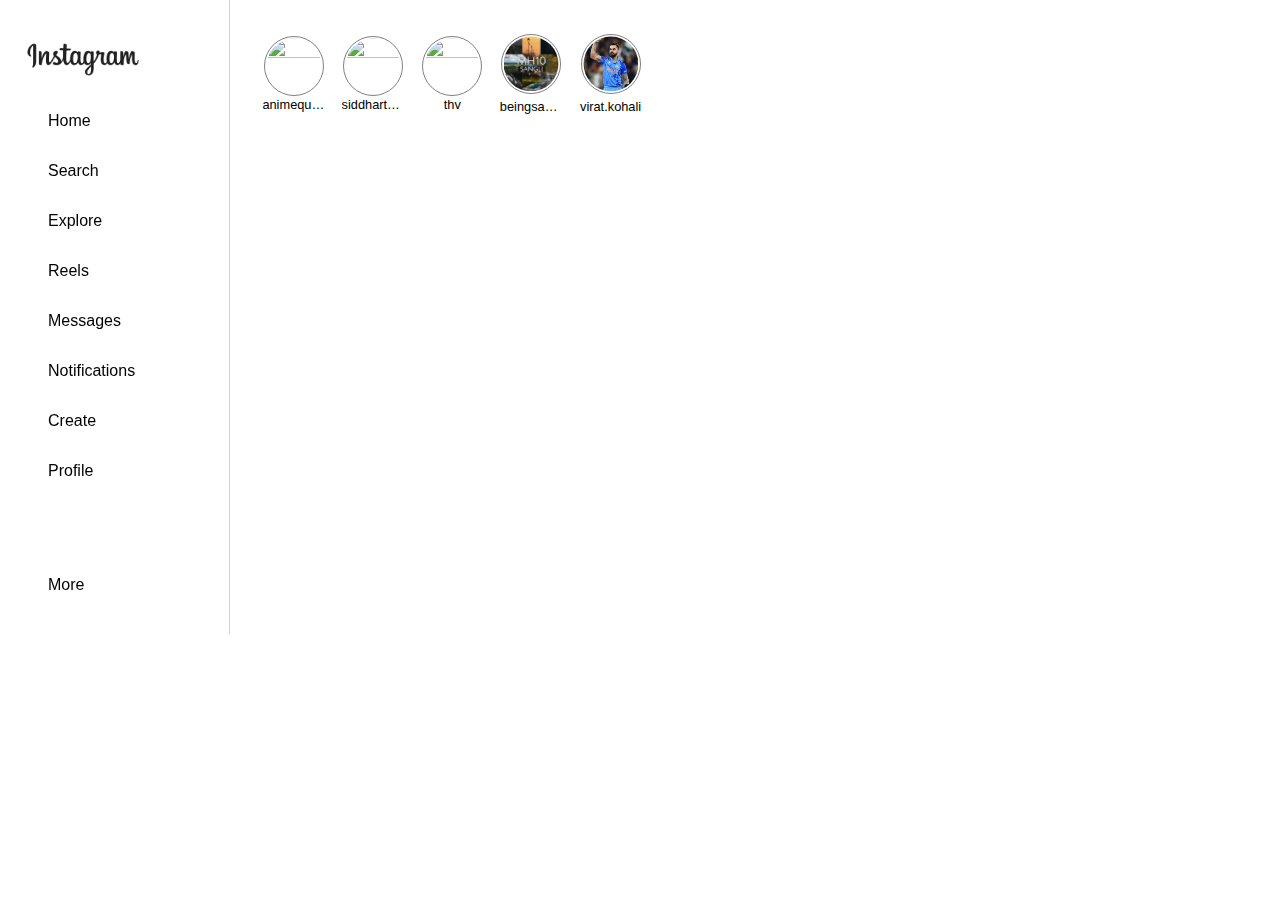
==== index.html @ 0a85145b "push" ====
<!DOCTYPE html>
<html lang="en">

<head>
    <meta charset="UTF-8">
    <meta http-equiv="X-UA-Compatible" content="IE=edge">
    <meta name="viewport" content="width=device-width, initial-scale=1.0">
    <title>Instagram</title>
    <link rel="stylesheet" href="./style.css">
    <link rel="icon" type="image/x-icon" href="./img/favicon.jpg">
    <script src="https://kit.fontawesome.com/8cfedbae53.js" crossorigin="anonymous"></script>
</head>

<body>
    <div class="screen">
        <div class="homeContainer">
            <div class="home-left">
                <div class="logo-wrapper" onclick="window.location.href='./index.html'">
                    <div class="logo-img">
                        <img src="./img/Instagram_logo.svg.png" alt="">
                    </div>
                </div>
                <div class="navbar-wrapper">
                    <div class="navLink">
                        <i class="fa-solid fa-house"></i>
                        <span>home</span>
                    </div>
                    <div class="navLink">
                        <i class="fa-solid fa-magnifying-glass"></i>
                        <span>search</span>
                    </div>
                    <div class="navLink">
                        <i class="fa-regular fa-compass"></i>
                        <span>explore</span>
                    </div>
                    <div class="navLink">
                        <i class="fa-solid fa-clapperboard"></i>
                        <span>reels</span>
                    </div>
                    <div class="navLink">
                        <i class="fa-regular fa-comment"></i>
                        <span>messages</span>
                    </div>
                    <div class="navLink">
                        <i class="fa-regular fa-heart"></i>
                        <span>notifications</span>
                    </div>
                    <div class="navLink">
                        <i class="fa-regular fa-square-plus"></i>
                        <span>create</span>
                    </div>
                    <div class="navLink" onclick="window.location.href='./login.html'">
                        <i class="fa-regular fa-user"></i>
                        <span id="switch">profile</span>
                    </div>
                    <div class="navLink" id="logout">

                    </div>
                </div>
                <div class="more-wrapper">
                    <div class="navLink">
                        <i class="fa-solid fa-bars"></i>
                        <span>more</span>
                    </div>
                </div>
            </div>
            <div class="home-middle">
                <div class="story-section">
                    <a href="#" class="story">
                        <div class="story-img">
                            <img src="https://c4.wallpaperflare.com/wallpaper/772/105/265/naruto-shippuuden-anime-fox-hatake-kakashi-wallpaper-preview.jpg"
                                alt="">
                        </div>
                        <div class="story-holder-name">animequotes</div>
                    </a>
                    <a href="#" class="story">
                         <div class="story-img">
                            <img src="https://cdn.siasat.com/wp-content/uploads/2021/05/Sid.jpg" alt="">
                        </div>
                        <div class="story-holder-name">siddharth malhotra</div>
                    </a>
                    <a href="#"  class="story">
                        <div class="story-img">
                            <img src="https://www.voceliberaweb.it/wp-content/uploads/2022/12/v-564x445.jpg" alt="">
                        </div>
                        <div class="story-holder-name">thv</div>
                    </a>
                    <a href="#"  class="story">
                        <div class="story-img">
                            <img src="[data-uri]"
                                alt="">
                        </div>
                        <div class="story-holder-name">beingsanglikar</div>
                    </a>
                    <a href="#"  class="story">
                        <div class="story-img">
                            <img src="[data-uri]"
                                alt="">
                        </div>
                        <div class="story-holder-name">virat.kohali</div>
                    </a>
                </div>
            </div>
            <div class="home-right">

            </div>
        </div>
    </div>

    <script>
        window.onload = function () {
            // alert("working")
            var currentUser = JSON.parse(localStorage.getItem("instagramCurrentUser"))
            // console.log(currentUser,"currentUser");
            if (!!currentUser) {
                // alert(currentUser.namee)
                var logoutDiv = document.getElementById("logout");
                var divFromHtml = document.getElementById("switch");
                // console.log(divFromHtml,"divFromHtml");
                // var h1 = document.createElement("h1");
                // h1.innerText = "madhuri"
                // divFromHtml.append(h1)
                var button = '<div onclick="logout() " ><i class="fa-solid fa-arrow-right-from-bracket"></i><span>Logout</span></div>'
                var name = `<p> ${currentUser.namee}</p>`;
                divFromHtml.innerHTML = name;
                logoutDiv.innerHTML = button;
            }
            // else{
            //     alert("current user absent")
            // }
        }
        function logout() {
            alert("We will miss you..")
            localStorage.removeItem("instagramCurrentUser");
            window.location.reload();
        }

    </script>
</body>

</html>
---- style.css ----
* {
    margin: 0;
    padding: 0;
    box-sizing: border-box;
    font-family: -apple-system, BlinkMacSystemFont, 'Segoe UI', Roboto, Helvetica, Arial, sans-serif;
}

a {
    text-decoration: none;
}

.html {
    font-size: 62.5%;
}

.screen {
    width: 100%;
}

.homeContainer {
    width: 100%;
    display: flex;
    justify-content: space-between;
}

.home-left {
    width: 18%;
    border-right: .1rem solid lightgray;
    padding: 1.5rem;
    display: flex;
    justify-content: start;
    align-items: start;
    flex-direction: column;
    position: fixed;
    left: 0;
    top: 0;
}

.home-middle {
    width: 52%;
    /* border: .1rem solid black; */
    margin-left: 18%;
}

.home-right {
    width: 30%;
    /* border: .1rem solid black; */
}

.logo-wrapper {
    width: 100%;
    margin: .8rem 0;
    cursor: pointer;
}

.logo-img {
    width: 65%;
}

.logo-img img {
    width: 100%;
}

.navbar-wrapper {
    width: 100%;
    margin-bottom: 2rem;
}

.more-wrapper {
    width: 100%;
    display: flex;
}

.navLink {
    width: 100%;
    display: flex;
    justify-content: start;
    align-items: center;
    padding: 1rem .5rem;

    cursor: pointer;
}

.navLink:hover {
    background-color: rgb(224, 221, 221);
    border-radius: .5rem;
}

.navLink:hover i {
    transform: scale(1.2);
    transition: .5s;
}

.navLink i {
    font-size: 1.3rem;
}

.navLink span {
    font-size: 1rem;
    text-transform: capitalize;
    margin-left: 1rem;
}

/* -----------  login --------- */

.loginContainer {
    width: 36%;
    margin: 2rem auto;
    border: .1rem solid black;
    padding: 1.5rem;

}

.login-logo-img {
    width: 38%;
    margin: auto;
}

.login-logo-img img {
    width: 100%;
}

.header-text {
    font-size: 1rem;
    font-weight: 600;
    text-align: center;
    margin-bottom: 1.5rem;
}

.input_wrap input[type="text"],
input[type="email"],
input[type="password"] {
    border: none;
    border: .1rem solid lightgray;
    height: 2.5rem;
    width: 100%;
    color: #000000;
    font-size: 1rem;
    padding-left: 2rem;
    box-shadow: none;
    outline: none;
    margin-bottom: 1rem;
    padding: .7rem .7rem;
}


.input_wrap input:focus+label,
input:valid+label {
    font-size: .7rem;
    color: gray;
    top: -.5rem;
    left: .5rem;
    background: #ffffff;
    padding: 0px .5rem 0px .5rem;
}

.input_wrap {
    width: auto;
    height: auto;
    position: relative;

}

.input_wrap label {
    font-size: 1rem;
    color: gray;
    /* padding: 1rem; */
    position: absolute;
    top: -.1rem;
    padding: .5rem;
    left: 0;
    transition: 0.2s ease all;
    -moz-transition: 0.2s ease all;
    -webkit-transition: 0.2s ease all;
    pointer-events: none;
    font-weight: normal;

}

.input_wrap input[type="text"]:focus,
input[type="email"]:focus,
input[type="password"]:focus {
    outline: none;
}

.submit-btn {
    width: 100%;
}

.submit-btn input {
    width: 100%;
    color: white;
    text-align: center;
    font-size: 1.2rem;
    font-weight: 600;
    letter-spacing: .09rem;
    padding: .5rem;
    outline: none;
    border: none;
    cursor: pointer;
    background-color: dodgerblue;
    margin-bottom: 1.5rem;
    border-radius: .5rem;
}

.tandc-sp-small-text {
    font-size: .9rem;
    color: gray;
    text-align: center;
    margin-bottom: 1rem;
}

.tandc-sp-small-text span {
    color: dodgerblue;
}


/* --------  home ----------- */

.story-section {
    width: 100%;
    display: flex;
    justify-content: start;
    align-items: center;
    padding: 2rem;
    /* border: .1rem solid  black; */
}

.story-section a {
    width: 10.5%;
    /* height: 90px; */
    /* border: 1px solid black; */
    display: flex;
    flex-direction: column;
    margin-right: 1rem;
    cursor: pointer;
}

.story-img {
    width: 100%;
    border-radius: 100%;
    height: 100%;
    object-fit: contain;
    padding: .1rem;

}

.story-img img {
    width: 100%;
    border-radius: 100%;
    padding: .1rem;
    border: .1rem solid gray;
    aspect-ratio: 3/3;

}

.story-holder-name {
    width: 100%;
    font-size: .8rem;
    text-align: center;
    white-space: nowrap;
    overflow: hidden;
    text-overflow: ellipsis;
    color: black;
}


/* ------------ profile ------------ */

.profile-right {
    width: 82%;
    margin-left: 18%;
}

.profileContainer {
    width: 84%;
    margin: auto;
    /* border: 1px solid black; */
}

.profile-header {
    width: 100%;
    display: flex;
    justify-content: space-between;

}

.profile-header-left {
    width: 33%;
    /* border: 1px solid black; */
}

.profile-header-right {
    width: 67%;
    /* border: 1px solid black; */
    padding: 1.5rem 0;
}

.profile-img {
    width: 52%;
    border-radius: 100%;
    margin: 1.5rem auto;
    cursor: pointer;
}

.profile-img img {
    width: 100%;
    border-radius: 100%;
    aspect-ratio: 3/3;
    object-fit: cover;
    border: .2rem solid lightgray;
    padding: .3rem;
}

.profile-first-content {
    width: 100%;
    display: flex;
    align-items: center;
    margin-bottom: 1rem;
}

.username {
    font-size: 1.2rem;
    padding: .3rem;
    margin-right: 1rem;
}

.edit-profile {
    font-size: .9rem;
    padding: .4rem .6rem;
    margin-right: 1rem;
    background-color: rgb(238, 232, 232);
    border-radius: .5rem;
    font-weight: 600;
    cursor: pointer;
}

.edit-profile:hover {
    background-color: #cfc7c7;
}

.options {
    font-size: 1.2rem;
    padding: .3rem;
    margin-right: 1rem;
    cursor: pointer;
}

.profile-social-count {
    width: 100%;
    display: flex;
    align-items: center;
    margin-bottom: 1rem;
}

.post-count {
    font-size: 1rem;
    margin-right: 3rem;
    cursor: pointer;
}

.post-count span {
    font-size: 1rem;
    margin-right: .2rem;
    font-weight: 600;
}

.followers-count {
    font-size: 1rem;
    margin-right: 3rem;
    cursor: pointer;
}

.followers-count span {
    font-size: 1rem;
    margin-right: .2rem;
    font-weight: 600;
}

.following-count {
    font-size: 1rem;
    margin-right: 3rem;
    cursor: pointer;
}

.following-count span {
    font-size: 1rem;
    margin-right: .2rem;
    font-weight: 600;
}

.profile-body {
    width: 100%;

}

.profile-body-header {
    width: 100%;
    display: flex;
    align-items: center;
    justify-content: center;
    border-top: .1rem solid lightgray;
}

.allPost {
    font-size: .8rem;
    font-weight: 600;
    color: gray;
    margin: 0 1rem;
    text-transform: uppercase;
    cursor: pointer;
    padding: 1rem 0;
    border-top: 1px solid #000;
}

.allPost i {
    margin-right: .4rem;
}

.active {
    color: #000;
}

.saved {
    font-size: .8rem;
    font-weight: 600;
    color: gray;
    margin: 0 1rem;
    text-transform: uppercase;
    cursor: pointer;
    padding: 1rem 0;
}

.saved i {
    margin-right: .4rem;
}

.tagged {
    font-size: .8rem;
    font-weight: 600;
    color: gray;
    margin: 0 1rem;
    text-transform: uppercase;
    cursor: pointer;
    padding: 1rem 0;
}

.tagged i {
    margin-right: .4rem;
}

.profile-body-content {
    width: 100%;
    display: flex;
    justify-content: start;
    flex-wrap: wrap;
    gap: .2rem;
}

.single-post {
    width: 32.9%;
    /* border: 1px solid black; */
    cursor: pointer;
    position: relative;
}

.post-img {
    width: 100%;
}

.post-img img {
    width: 100%;
    aspect-ratio: 3/3;
    object-fit: cover;

}

.overlay {
    position: absolute;
    top: 0;
    bottom: 0;
    left: 0;
    right: 0;
    opacity: 0;
    transition: .3s ease;
    background-color: rgba(11, 10, 10, 0.37);
}

.single-post:hover .overlay {
    opacity: 1;
}

.profilHoverIcon {
    color: white;
    font-size: 1.2rem;
    position: absolute;
    top: 50%;
    left: 50%;
    transform: translate(-50%, -50%);
    -ms-transform: translate(-50%, -50%);
    text-align: center;
}

.like-hover {
    margin-right: 1rem;
    font-weight: 600;
}

.like-hover i {
    margin-left: .4rem;
}
.comment-hover{
    font-weight: 600;
}
.comment-hover i {
    margin-left: .4rem;
}
.profile-footer{
    width: 100%;
    margin-bottom: 2rem;
}
.p-f-head{
    width: 90%;
    margin: auto;
    /* border: 1px solid salmon; */
    display: flex;
    justify-content: space-between;
    align-items: center;
    padding: 1rem 0;
}
.footer-link{
    font-size: .8rem;
    color: gray;
    text-transform: capitalize;

}
.p-f-footer{
    width: 90%;
    margin: auto;
    /* border: 1px solid salmon; */
    display: flex;
    justify-content: center;
    align-items: center;
    padding: .5rem 0;
}
.footer-link2{
    font-size: .8rem;
    color: gray;
    text-transform: capitalize;
    margin-right: 1rem;
}
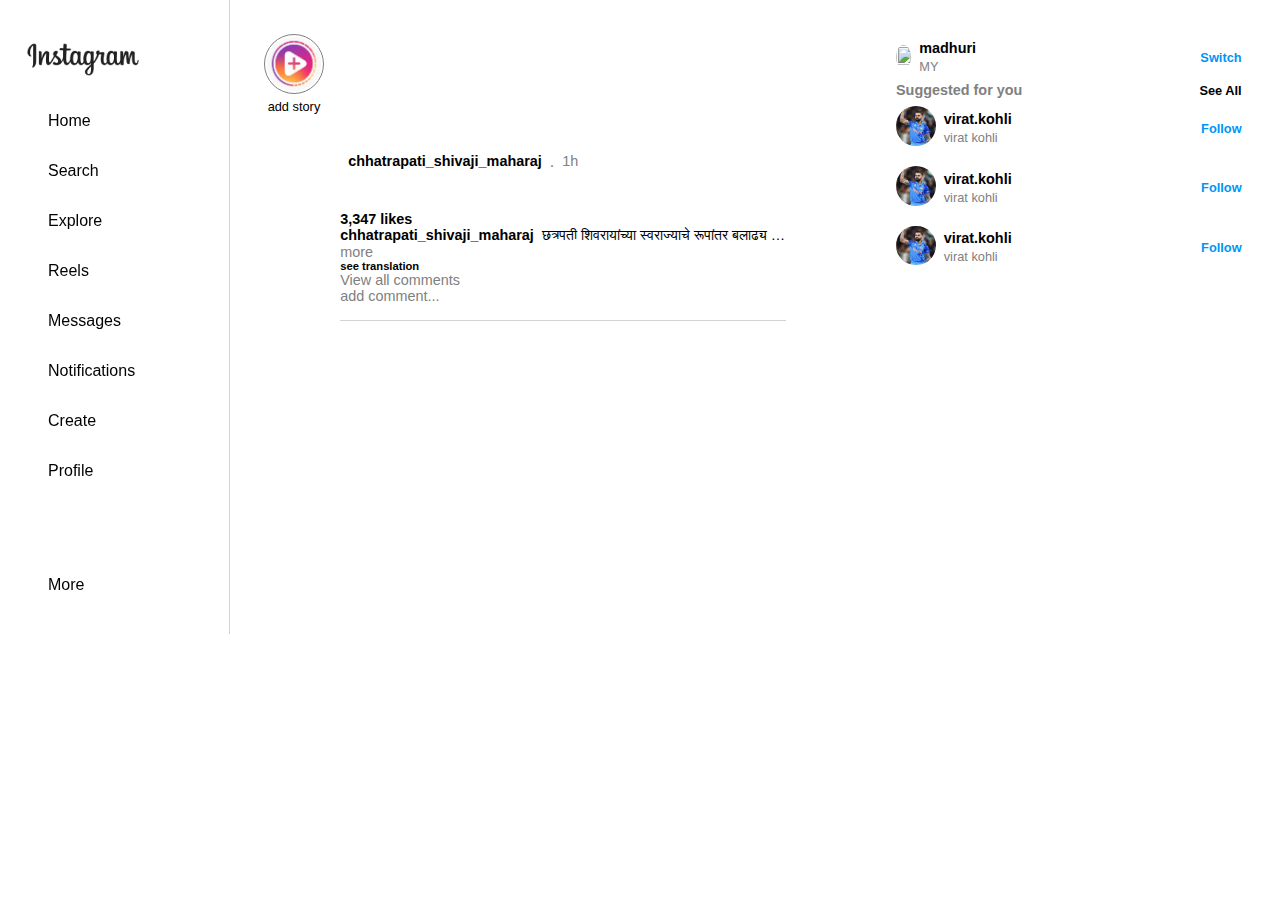
==== commit eb2407e0: "updated" ====
--- a/index.html
+++ b/index.html
@@ -68,41 +68,124 @@
                 <div class="story-section">
                     <a href="#" class="story">
                         <div class="story-img">
-                            <img src="https://c4.wallpaperflare.com/wallpaper/772/105/265/naruto-shippuuden-anime-fox-hatake-kakashi-wallpaper-preview.jpg"
+                            <img src="[data-uri]"
                                 alt="">
                         </div>
-                        <div class="story-holder-name">animequotes</div>
+                        <div class="story-holder-name">add story</div>
                     </a>
-                    <a href="#" class="story">
-                         <div class="story-img">
-                            <img src="https://cdn.siasat.com/wp-content/uploads/2021/05/Sid.jpg" alt="">
-                        </div>
-                        <div class="story-holder-name">siddharth malhotra</div>
-                    </a>
-                    <a href="#"  class="story">
-                        <div class="story-img">
-                            <img src="https://www.voceliberaweb.it/wp-content/uploads/2022/12/v-564x445.jpg" alt="">
-                        </div>
-                        <div class="story-holder-name">thv</div>
-                    </a>
-                    <a href="#"  class="story">
-                        <div class="story-img">
-                            <img src="[data-uri]"
-                                alt="">
-                        </div>
-                        <div class="story-holder-name">beingsanglikar</div>
-                    </a>
-                    <a href="#"  class="story">
-                        <div class="story-img">
-                            <img src="[data-uri]"
-                                alt="">
-                        </div>
-                        <div class="story-holder-name">virat.kohali</div>
-                    </a>
+                </div>
+                <div class="post-section" id="postContainer">
+                    <div class="post-container">
+                        <div class="post-header">
+                            <div class="post-header-left">
+                                <div class="post-p-img"></div>
+                                <span class="post-userID">chhatrapati_shivaji_maharaj</span>
+                                <span class="dot">.</span>
+                                <span class="post-time">1h</span>
+                            </div>
+                            <div class="post-header-right">
+                                <i class="fa-solid fa-ellipsis"></i>
+                            </div>
+                        </div>
+                        <div class="post-body">
+                            <div class="post-image">
+                                <img src="https://w0.peakpx.com/wallpaper/297/942/HD-wallpaper-shivaji-maharaj-maratha.jpg"
+                                    alt="">
+                            </div>
+                        </div>
+                        <div class="post-footer">
+                            <div class="lcss-wrapper">
+                                <div class="likeCommentShare">
+                                    <i class="fa-regular fa-heart"></i>
+                                    <i class="fa-regular fa-comment"></i>
+                                    <i class="fa-regular fa-paper-plane"></i>
+                                </div>
+                                <div class="post-save">
+                                    <i class="fa-regular fa-bookmark"></i>
+                                </div>
+                            </div>
+                            <div class="p-likes">3,347 likes</div>
+                            <div class="p-comment"><span class="post-userID">chhatrapati_shivaji_maharaj</span>छत्रपती
+                                शिवरायांच्या स्वराज्याचे रूपांतर बलाढ्य मराठा साम्राज्यात करणारे शंभूपुत्र छत्रपती थोरले
+                                शाहू महाराज (सातारा)
+                            </div>
+                            <div class="more">more</div>
+                            <div class="see-translation">see translation</div>
+                            <div class="view-comment">View all comments</div>
+                            <div class="add-comment">add comment...</div>
+                        </div>
+                    </div>
                 </div>
             </div>
             <div class="home-right">
-
+                <div class="home-right-container">
+                    <div class="account-switch">
+                        <div class="account-switch-left">
+                            <div class="account-profile-img">
+                                <img src="https://i.etsystatic.com/42259008/r/il/da4255/4806756663/il_570xN.4806756663_rs4q.jpg"
+                                    alt="">
+                            </div>
+                            <div class="account-switch-middle">
+                                <div class="account-id">madhuri</div>
+                                <div class="account-subname">MY</div>
+                            </div>
+                        </div>
+                        <div class="account-switch-right">switch</div>
+                    </div>
+                    <div class="suggested">
+                        <div class="suggested-title">
+                            <span>Suggested for you</span>
+                            <span>see all</span>
+                        </div>
+                        <div class="suggested-accounts">
+                            <div class="account-switch">
+                                <div class="account-switch-left">
+                                    <div class="account-profile-img">
+                                        <img src="[data-uri]"
+                                            alt="">
+
+                                    </div>
+                                    <div class="account-switch-middle">
+                                        <div class="account-id">virat.kohli <span class="verified"><i
+                                                    class="fa-solid fa-circle-check"></i></span></div>
+                                        <div class="account-subname">virat kohli</div>
+                                    </div>
+                                </div>
+                                <div class="account-switch-right">follow</div>
+                            </div>
+                            <div class="account-switch">
+                                <div class="account-switch-left">
+                                    <div class="account-profile-img">
+                                        <img src="[data-uri]"
+                                            alt="">
+
+                                    </div>
+                                    <div class="account-switch-middle">
+                                        <div class="account-id">virat.kohli <span class="verified"><i
+                                                    class="fa-solid fa-circle-check"></i></span></div>
+                                        <div class="account-subname">virat kohli</div>
+                                    </div>
+                                </div>
+                                <div class="account-switch-right">follow</div>
+                            </div>
+                            <div class="account-switch">
+                                <div class="account-switch-left">
+                                    <div class="account-profile-img">
+                                        <img src="[data-uri]"
+                                            alt="">
+
+                                    </div>
+                                    <div class="account-switch-middle">
+                                        <div class="account-id">virat.kohli <span class="verified"><i
+                                                    class="fa-solid fa-circle-check"></i></span></div>
+                                        <div class="account-subname">virat kohli</div>
+                                    </div>
+                                </div>
+                                <div class="account-switch-right">follow</div>
+                            </div>
+                        </div>
+                    </div>
+                </div>
             </div>
         </div>
     </div>
@@ -128,14 +211,78 @@
             // else{
             //     alert("current user absent")
             // }
+
+            var divToShowAllProduct = document.getElementById("postContainer");
+
+            var finalContainer = "";
+
+            var productsFromLS = JSON.parse(localStorage.getItem("instagramPosts"))
+            for (var i = 0; i < productsFromLS.length; i++) {
+                // finalData += `<a  onclick='redirect(${JSON.stringify(productsFromLS[i])})'>
+                //             <img src=${productsFromLS[i].proImage} /><div class="g-pro-name">${productsFromLS[i].proName}</div>
+                //             <div class="g-pro-price">₹  ${productsFromLS[i].proPrice}</div></a>`;
+
+
+                finalContainer += `
+                
+                <div class="post-container">
+                        <div class="post-header">
+                            <div class="post-header-left">
+                                <div class="post-p-img"><img src=${productsFromLS[i].pprofile} /></div>
+                                <span class="post-userID">${productsFromLS[i].pname}</span>
+                                <span class="dot">.</span>
+                                <span class="post-time">1h</span>
+                            </div>
+                            <div class="post-header-right">
+                                <i class="fa-solid fa-ellipsis"></i>
+                            </div>
+                        </div>
+                        <div class="post-body">
+                            <div class="post-image">
+                                <img src=${productsFromLS[i].pimage} />
+                            </div>
+                        </div>
+                        <div class="post-footer">
+                            <div class="lcss-wrapper">
+                                <div class="likeCommentShare">
+                                    <i class="fa-regular fa-heart"></i>
+                                    <i class="fa-regular fa-comment"></i>
+                                    <i class="fa-regular fa-paper-plane"></i>
+                                </div>
+                                <div class="post-save">
+                                    <i class="fa-regular fa-bookmark"></i>
+                                </div>
+                            </div>
+                            <div class="p-likes">3,347 likes</div>
+                            <div class="p-comment"><span class="post-userID">${productsFromLS[i].pname}</span>${productsFromLS[i].pcaption}
+                            </div>
+                            <div class="more">more</div>
+                            <div class="see-translation">see translation</div>
+                            <div class="view-comment">View all comments</div>
+                            <div class="add-comment">add comment...</div>
+                        </div>
+                    </div>
+                `
+            }
+
+            // console.log(finalData, "finalData here")
+
+
+            // divToShowProducts.innerHTML = finalData;
+            divToShowAllProduct.innerHTML = finalContainer;
+
+
         }
-        function logout() {
-            alert("We will miss you..")
-            localStorage.removeItem("instagramCurrentUser");
-            window.location.reload();
+        function redirect(product) {
+            var singleProduct = JSON.stringify(product);
+            // console.log(s, " s here")
+            // alert("Working")
+            localStorage.setItem("insta-current-post", singleProduct);
+            window.location.href = './single-product.html'
         }
 
     </script>
+    <script src="./main.js"></script>
 </body>
 
 </html>--- a/style.css
+++ b/style.css
@@ -264,6 +264,214 @@
     color: black;
 }
 
+.post-section {
+    width: 100%;
+    /* border: 1px solid black; */
+}
+
+.post-container {
+    width: 67%;
+    margin: auto;
+    padding-bottom: 1rem;
+    border-bottom: .1rem solid lightgray;
+    /* border: 1px solid black; */
+    margin-bottom: 1rem;
+}
+
+.post-header {
+    width: 100%;
+    display: flex;
+    justify-content: space-between;
+    align-items: center;
+}
+
+.post-header-left {
+    /* border: 1px solid orange; */
+    display: flex;
+    justify-content: start;
+    gap: .5rem;
+    padding: .4rem 0;
+}
+
+.post-p-img {
+    width: 8%;
+    /* border: 1px solid violet; */
+    cursor: pointer;
+    border-radius: 100%;
+}
+
+.post-p-img img {
+    width: 100%;
+    border-radius: 100%;
+    aspect-ratio: 3/3;
+    object-fit: cover;
+}
+
+.post-userID {
+    font-size: .9rem;
+    font-weight: 600;
+    cursor: pointer;
+}
+
+.dot {
+    font-size: 1rem;
+    color: gray;
+    cursor: pointer;
+}
+
+.post-time {
+    font-size: .9rem;
+    color: gray;
+    cursor: pointer;
+}
+.post-header-right i{
+    /* border: 1px solid orangered; */
+    font-size: 1.3rem;
+    padding: .5rem;
+}
+.post-body{
+    width: 100%;
+}
+.post-image{
+    width: 100%;
+}
+.post-image img{
+    width: 100%;
+}
+.post-footer{
+    width: 100%;
+}
+.lcss-wrapper{
+    width: 100%;
+    /* border: 1px solid salmon; */
+    display: flex;
+    justify-content: space-between;
+    align-items: center;
+    padding: .5rem 0;
+}
+.likeCommentShare{
+    display: flex;
+    justify-content: start;
+    gap: 1rem;
+    align-items: center;
+    
+}
+.likeCommentShare i{
+    font-size: 1.3rem;
+    cursor: pointer;
+}
+.post-save i{
+    font-size: 1.3rem;
+    cursor: pointer;
+}
+.p-likes{
+    font-size: .9rem;
+    font-weight: 600;
+    cursor: pointer;
+}
+.p-comment{
+    font-size: .9rem;
+    font-weight: normal;
+    white-space: nowrap;
+    overflow: hidden;
+    text-overflow: ellipsis;
+}
+.p-comment span{
+    margin-right: .5rem;
+}
+.more{
+    font-size: .9rem;
+    color: gray;
+    cursor: pointer;
+}
+.see-translation{
+    font-size: .7rem;
+    font-weight: 550;
+}
+.view-comment{
+    font-size: .9rem;
+    color: gray;
+    cursor: pointer;
+}
+.add-comment{
+    font-size: .9rem;
+    color: gray;
+    cursor: pointer;
+}
+.home-right-container{
+    width: 90%;
+    /* border: 1px solid black; */
+    padding-top: 2rem;
+}
+.account-switch{
+    width: 100%;
+    display: flex;
+    justify-content: space-between;
+    align-items: center;
+    padding: .5rem 0;
+}
+.account-switch-left{
+    /* border: 1px solid salmon; */
+    display: flex;
+    justify-content: start;
+    gap: .5rem;
+    align-items: center;
+}
+.account-profile-img{
+    width: 18%;
+    border-radius: 100%;
+}
+.account-profile-img img{
+    width: 100%;
+    border-radius: 100%;
+    object-fit: cover;
+    aspect-ratio: 3/3;
+}
+.account-id{
+    font-size: .9rem;
+    font-weight: 600;
+    margin-bottom: .2rem;
+}
+.account-subname{
+    font-size: .8rem;
+    color: gray;
+}
+.account-switch-right{
+    font-size: .8rem;
+    font-weight: 600;
+    text-transform: capitalize;
+    color: rgb(0, 149, 246);
+}
+.suggested{
+    width: 100%;
+}
+.suggested-title{
+    width: 100%;
+    display: flex;
+    justify-content: space-between;
+    align-items: center;
+}
+.suggested-title span:nth-child(1){
+    font-size: .9rem;
+    color: gray;
+    font-weight: 600;
+}
+.suggested-title span:nth-child(2){
+    font-size: .8rem;
+    text-transform: capitalize;
+    font-weight: 600;
+}
+.suggested-accounts{
+    width: 100%;
+}
+.suggested .account-profile-img{
+    width: 13%;
+}
+.verified i{
+    font-size: .8rem;
+    color: rgb(0, 149, 246);
+}
+
 
 /* ------------ profile ------------ */
 
@@ -509,17 +717,21 @@
 .like-hover i {
     margin-left: .4rem;
 }
-.comment-hover{
-    font-weight: 600;
-}
+
+.comment-hover {
+    font-weight: 600;
+}
+
 .comment-hover i {
     margin-left: .4rem;
 }
-.profile-footer{
+
+.profile-footer {
     width: 100%;
     margin-bottom: 2rem;
 }
-.p-f-head{
+
+.p-f-head {
     width: 90%;
     margin: auto;
     /* border: 1px solid salmon; */
@@ -528,13 +740,15 @@
     align-items: center;
     padding: 1rem 0;
 }
-.footer-link{
+
+.footer-link {
     font-size: .8rem;
     color: gray;
     text-transform: capitalize;
 
 }
-.p-f-footer{
+
+.p-f-footer {
     width: 90%;
     margin: auto;
     /* border: 1px solid salmon; */
@@ -543,7 +757,8 @@
     align-items: center;
     padding: .5rem 0;
 }
-.footer-link2{
+
+.footer-link2 {
     font-size: .8rem;
     color: gray;
     text-transform: capitalize;
@@ -592,3 +807,39 @@
 
 
 
+
+
+
+
+
+
+
+
+
+
+
+
+
+
+
+
+
+
+
+
+
+
+
+
+
+
+
+
+
+
+
+
+
+
+
+
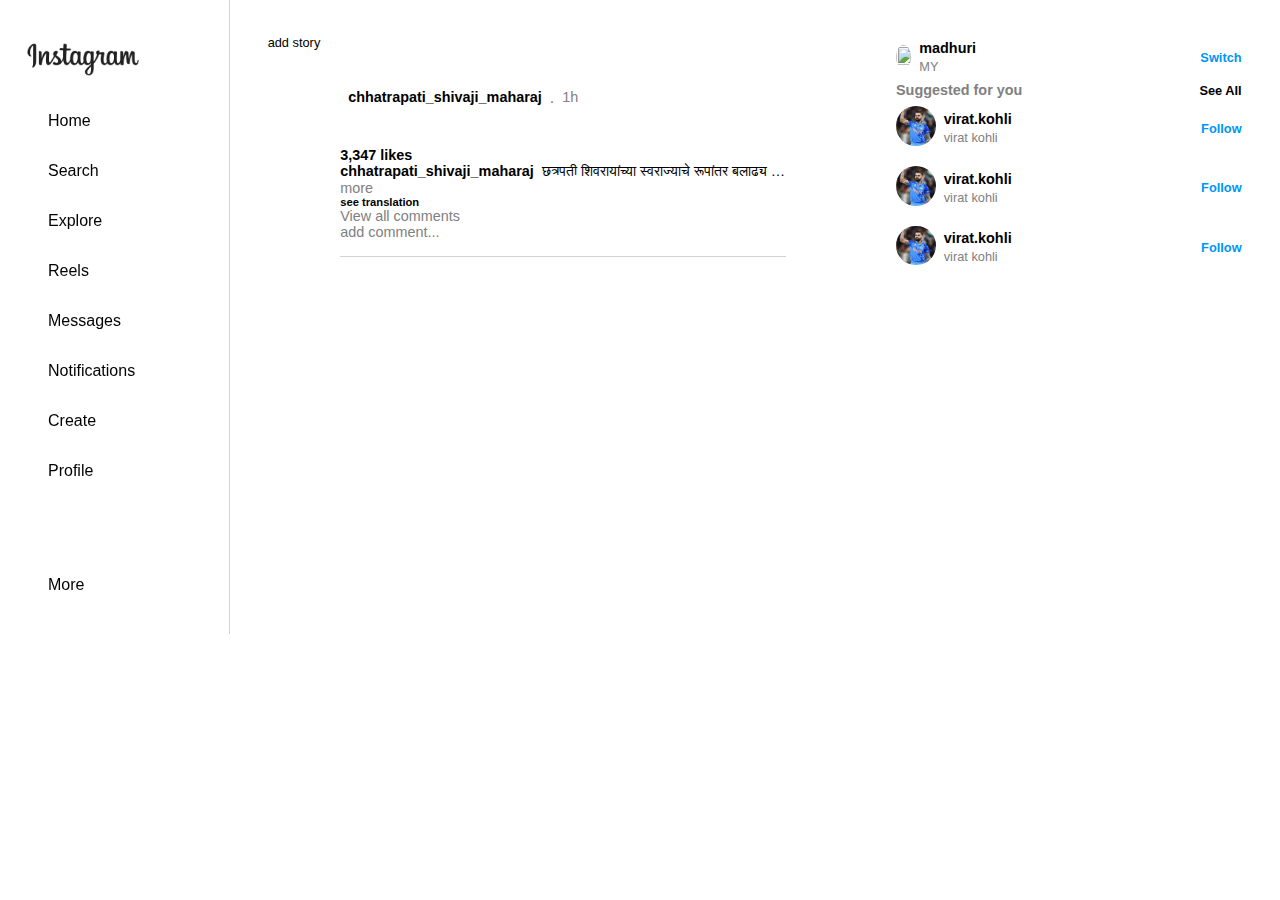
==== commit da7cd2d0: "updated" ====
--- a/index.html
+++ b/index.html
@@ -65,11 +65,10 @@
                 </div>
             </div>
             <div class="home-middle">
-                <div class="story-section">
+                <div class="story-section" id="storyContainer">
                     <a href="#" class="story">
                         <div class="story-img">
-                            <img src="[data-uri]"
-                                alt="">
+                            
                         </div>
                         <div class="story-holder-name">add story</div>
                     </a>
@@ -213,11 +212,23 @@
             // }
 
             var divToShowAllProduct = document.getElementById("postContainer");
+            var divToShowAllStories = document.getElementById("storyContainer");
 
             var finalContainer = "";
+            var finalStoryContainer ="";
+
+            var storiesFromLS = JSON.parse(localStorage.getItem("instagramStories"))
+            for(var i=0; i<storiesFromLS.length; i++){
+                finalStoryContainer += `<a href="#" class="story">
+                        <div class="story-img">
+                            <img src=${storiesFromLS[i].pimage} />
+                        </div>
+                        <div class="story-holder-name">${storiesFromLS[i].pname}</div>
+                    </a>`
+            }
 
             var productsFromLS = JSON.parse(localStorage.getItem("instagramPosts"))
-            for (var i = 0; i < productsFromLS.length; i++) {
+            for (var i = productsFromLS.length-1; i >=0 ; i--) {
                 // finalData += `<a  onclick='redirect(${JSON.stringify(productsFromLS[i])})'>
                 //             <img src=${productsFromLS[i].proImage} /><div class="g-pro-name">${productsFromLS[i].proName}</div>
                 //             <div class="g-pro-price">₹  ${productsFromLS[i].proPrice}</div></a>`;
@@ -270,6 +281,7 @@
 
             // divToShowProducts.innerHTML = finalData;
             divToShowAllProduct.innerHTML = finalContainer;
+            divToShowAllStories.innerHTML = finalStoryContainer;
 
 
         }
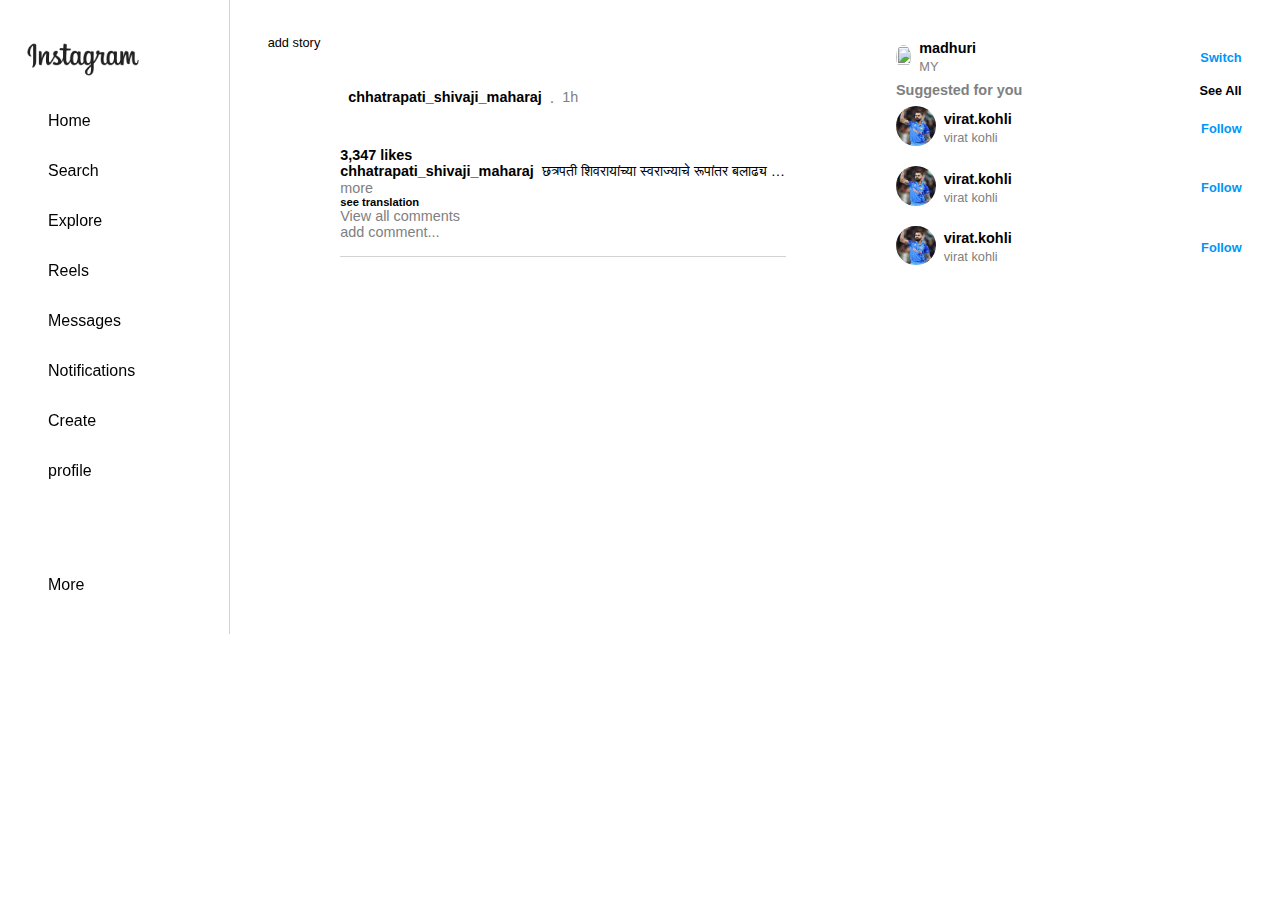
==== commit 11bec0ee: "updated" ====
--- a/index.html
+++ b/index.html
@@ -45,7 +45,7 @@
                         <i class="fa-regular fa-heart"></i>
                         <span>notifications</span>
                     </div>
-                    <div class="navLink">
+                    <div class="navLink"  onclick="window.location.href='./add-post.html'">
                         <i class="fa-regular fa-square-plus"></i>
                         <span>create</span>
                     </div>
@@ -118,7 +118,7 @@
             </div>
             <div class="home-right">
                 <div class="home-right-container">
-                    <div class="account-switch">
+                    <div class="account-switch" onclick="window.location.href='./profile.html'">
                         <div class="account-switch-left">
                             <div class="account-profile-img">
                                 <img src="https://i.etsystatic.com/42259008/r/il/da4255/4806756663/il_570xN.4806756663_rs4q.jpg"
--- a/style.css
+++ b/style.css
@@ -99,6 +99,9 @@
     font-size: 1rem;
     text-transform: capitalize;
     margin-left: 1rem;
+}
+.navLink:nth-child(8) span{
+    text-transform:none;
 }
 
 /* -----------  login --------- */
@@ -409,6 +412,7 @@
     justify-content: space-between;
     align-items: center;
     padding: .5rem 0;
+    cursor: pointer;
 }
 .account-switch-left{
     /* border: 1px solid salmon; */
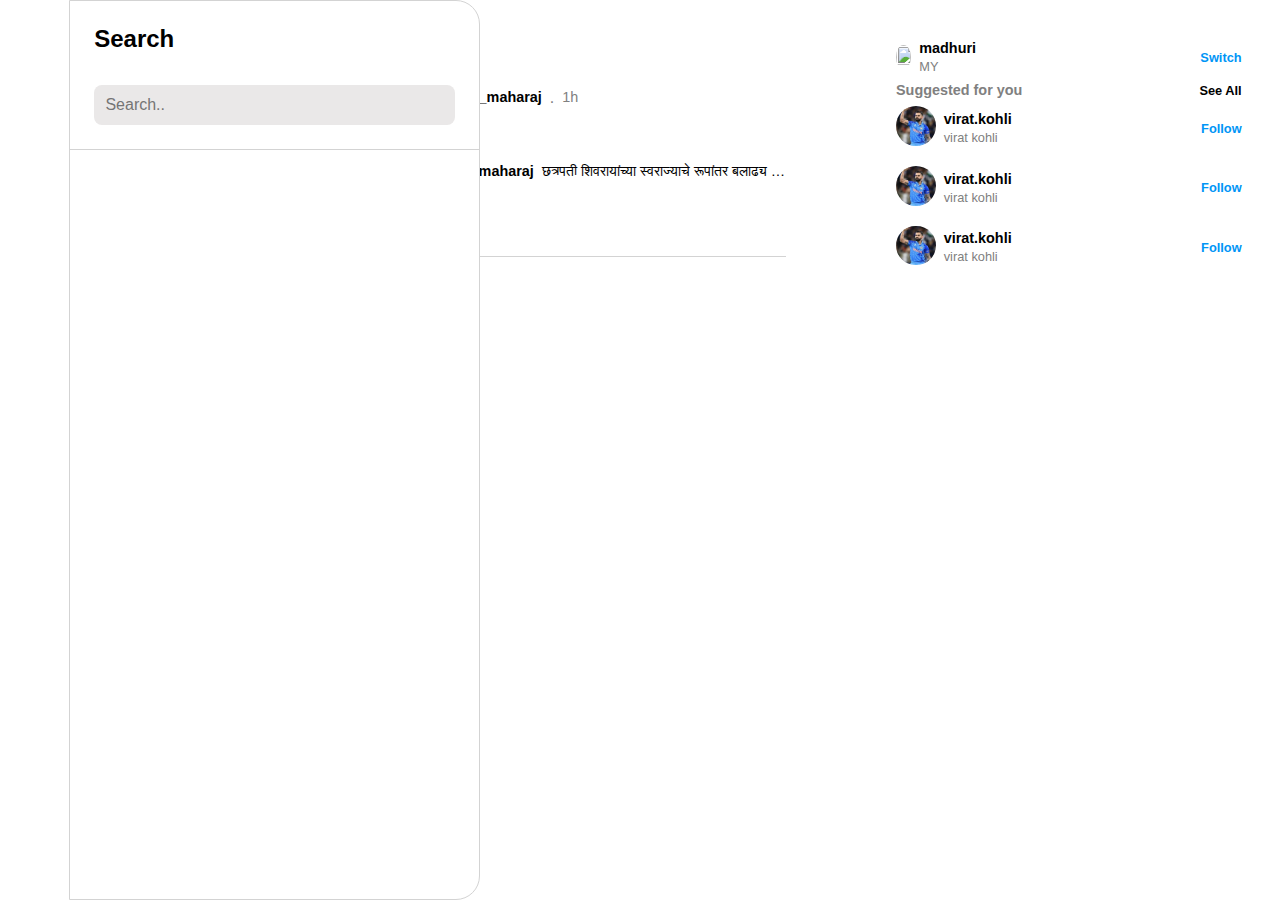
==== commit 221bdc1c: "updated" ====
--- a/index.html
+++ b/index.html
@@ -9,23 +9,77 @@
     <link rel="stylesheet" href="./style.css">
     <link rel="icon" type="image/x-icon" href="./img/favicon.jpg">
     <script src="https://kit.fontawesome.com/8cfedbae53.js" crossorigin="anonymous"></script>
+    <style>
+
+    </style>
 </head>
 
 <body>
     <div class="screen">
         <div class="homeContainer">
+            <div id="mySidebar">
+                <div class="sideNavBar">
+                    <div class="logo-wrapper" onclick="window.location.href='./index.html'">
+                        <div class="navLink">
+                            <i class="fa-brands fa-instagram"></i>
+                        </div>
+                    </div>
+                    <div class="navLink">
+                        <i class="fa-solid fa-house"></i>
+                    </div>
+                    <div class="navLink" onclick="w3_open()">
+                        <i class="fa-solid fa-magnifying-glass"></i>
+                    </div>
+                    <div class="navLink">
+                        <i class="fa-regular fa-compass"></i>
+                    </div>
+                    <div class="navLink">
+                        <i class="fa-solid fa-clapperboard"></i>
+                    </div>
+                    <div class="navLink">
+                        <i class="fa-regular fa-comment"></i>
+                    </div>
+                    <div class="navLink">
+                        <i class="fa-regular fa-heart"></i>
+                    </div>
+                    <div class="navLink" onclick="window.location.href='./add-post.html'">
+                        <i class="fa-regular fa-square-plus"></i>
+                    </div>
+                    <div class="navLink" onclick="window.location.href='./login.html'">
+                        <i class="fa-regular fa-user"></i>
+                    </div>
+                    <div class="navLink" id="logout">
+
+                    </div>
+                    <div class="navLink">
+                        <i class="fa-solid fa-bars"></i>
+                    </div>
+                </div>
+
+                <div class="searchbarWrapper">
+                    <div class="searchHeader">
+                        <h2>Search</h2>
+                        <input id="searchbar" onkeyup="search_user()" type="text" name="search" placeholder="Search..">
+                    </div>
+                    <div class="searchFooter">
+                        <ol class='list' id="show">
+                        </ol>
+                    </div>
+                </div>
+            </div>
             <div class="home-left">
                 <div class="logo-wrapper" onclick="window.location.href='./index.html'">
                     <div class="logo-img">
                         <img src="./img/Instagram_logo.svg.png" alt="">
                     </div>
                 </div>
+
                 <div class="navbar-wrapper">
                     <div class="navLink">
                         <i class="fa-solid fa-house"></i>
                         <span>home</span>
                     </div>
-                    <div class="navLink">
+                    <div class="navLink" onclick="w3_open()">
                         <i class="fa-solid fa-magnifying-glass"></i>
                         <span>search</span>
                     </div>
@@ -45,7 +99,7 @@
                         <i class="fa-regular fa-heart"></i>
                         <span>notifications</span>
                     </div>
-                    <div class="navLink"  onclick="window.location.href='./add-post.html'">
+                    <div class="navLink" onclick="window.location.href='./add-post.html'">
                         <i class="fa-regular fa-square-plus"></i>
                         <span>create</span>
                     </div>
@@ -64,11 +118,11 @@
                     </div>
                 </div>
             </div>
-            <div class="home-middle">
+            <div class="home-middle" onclick="w3_close()">
                 <div class="story-section" id="storyContainer">
                     <a href="#" class="story">
                         <div class="story-img">
-                            
+
                         </div>
                         <div class="story-holder-name">add story</div>
                     </a>
@@ -116,7 +170,7 @@
                     </div>
                 </div>
             </div>
-            <div class="home-right">
+            <div class="home-right" onclick="w3_close()">
                 <div class="home-right-container">
                     <div class="account-switch" onclick="window.location.href='./profile.html'">
                         <div class="account-switch-left">
@@ -215,10 +269,10 @@
             var divToShowAllStories = document.getElementById("storyContainer");
 
             var finalContainer = "";
-            var finalStoryContainer ="";
+            var finalStoryContainer = "";
 
             var storiesFromLS = JSON.parse(localStorage.getItem("instagramStories"))
-            for(var i=0; i<storiesFromLS.length; i++){
+            for (var i = 0; i < storiesFromLS.length; i++) {
                 finalStoryContainer += `<a href="#" class="story">
                         <div class="story-img">
                             <img src=${storiesFromLS[i].pimage} />
@@ -228,7 +282,7 @@
             }
 
             var productsFromLS = JSON.parse(localStorage.getItem("instagramPosts"))
-            for (var i = productsFromLS.length-1; i >=0 ; i--) {
+            for (var i = productsFromLS.length - 1; i >= 0; i--) {
                 // finalData += `<a  onclick='redirect(${JSON.stringify(productsFromLS[i])})'>
                 //             <img src=${productsFromLS[i].proImage} /><div class="g-pro-name">${productsFromLS[i].proName}</div>
                 //             <div class="g-pro-price">₹  ${productsFromLS[i].proPrice}</div></a>`;
--- a/style.css
+++ b/style.css
@@ -768,82 +768,175 @@
     text-transform: capitalize;
     margin-right: 1rem;
 }
-
-
-
-
-
-
-
-
-
-
-
-
-
-
-
-
-
-
-
-
-
-
-
-
-
-
-
-
-
-
-
-
-
-
-
-
-
-
-
-
-
-
-
-
-
-
-
-
-
-
-
-
-
-
-
-
-
-
-
-
-
-
-
-
-
-
-
-
-
-
-
-
-
-
-
-
-
-
-
+.add-post-container{
+    width: 60%;
+    border: .1rem solid lightgray;
+    margin: 4rem auto;
+    display: flex;
+    justify-content: center;
+    align-items: center;
+}
+.add-post-container form{
+    width: 50%;
+    padding:  0 2rem;
+}
+.add-post-img-wrapper{
+    width: 50%;
+    /* border: 1px solid black; */
+}
+.add-post-img-wrapper img{
+    width: 100%;
+}
+
+/* ------------ Search ------------ */
+
+
+.searchbarWrapper{
+    width: 89%;
+    border: .1rem solid lightgray;
+    border-top-right-radius: 1.5rem;
+    border-bottom-right-radius: 1.5rem;
+}
+#searchbar {
+    width: 100%;
+    padding: .7rem;
+    font-size: 1rem;
+    background-color: rgb(234, 232, 232);
+    border-radius: .5rem;
+    outline: none;
+    border: none;
+}
+.searchFooter{
+    width: 100%;
+    padding: 1.5rem;
+}
+.list {
+    width: 100%;
+    font-size: .9rem;
+    /* margin-left: 90px; */
+}
+
+.searchResult {
+    display: list-item;
+}
+.searchHeader{
+    width: 100%;
+    padding: 1.5rem;
+    border-bottom: .1rem solid lightgray;
+}
+.searchHeader h2{
+    margin-bottom: 2rem;
+}
+
+/* -----------  sidebar ------------ */
+#mySidebar {
+    width: 30rem;
+    display: none;
+    position: fixed;
+    top: 0;
+    left: 0;
+    bottom: 0;
+    background-color: #fff;
+    z-index: 1;
+    display: flex;
+    justify-content: space-between;
+}
+.sideNavBar{
+    width: 15%;
+    text-align: center;
+    /* border: 1px solid salmon; */
+
+}
+.sideNavBar span{
+    display: none;
+}
+.sideNavBar .navLink{
+    text-align: center;
+    display: block
+}
+
+
+
+
+
+
+
+
+
+
+
+
+
+
+
+
+
+
+
+
+
+
+
+
+
+
+
+
+
+
+
+
+
+
+
+
+
+
+
+
+
+
+
+
+
+
+
+
+
+
+
+
+
+
+
+
+
+
+
+
+
+
+
+
+
+
+
+
+
+
+
+
+
+
+
+
+
+
+
+
+
+
+
+
+
+
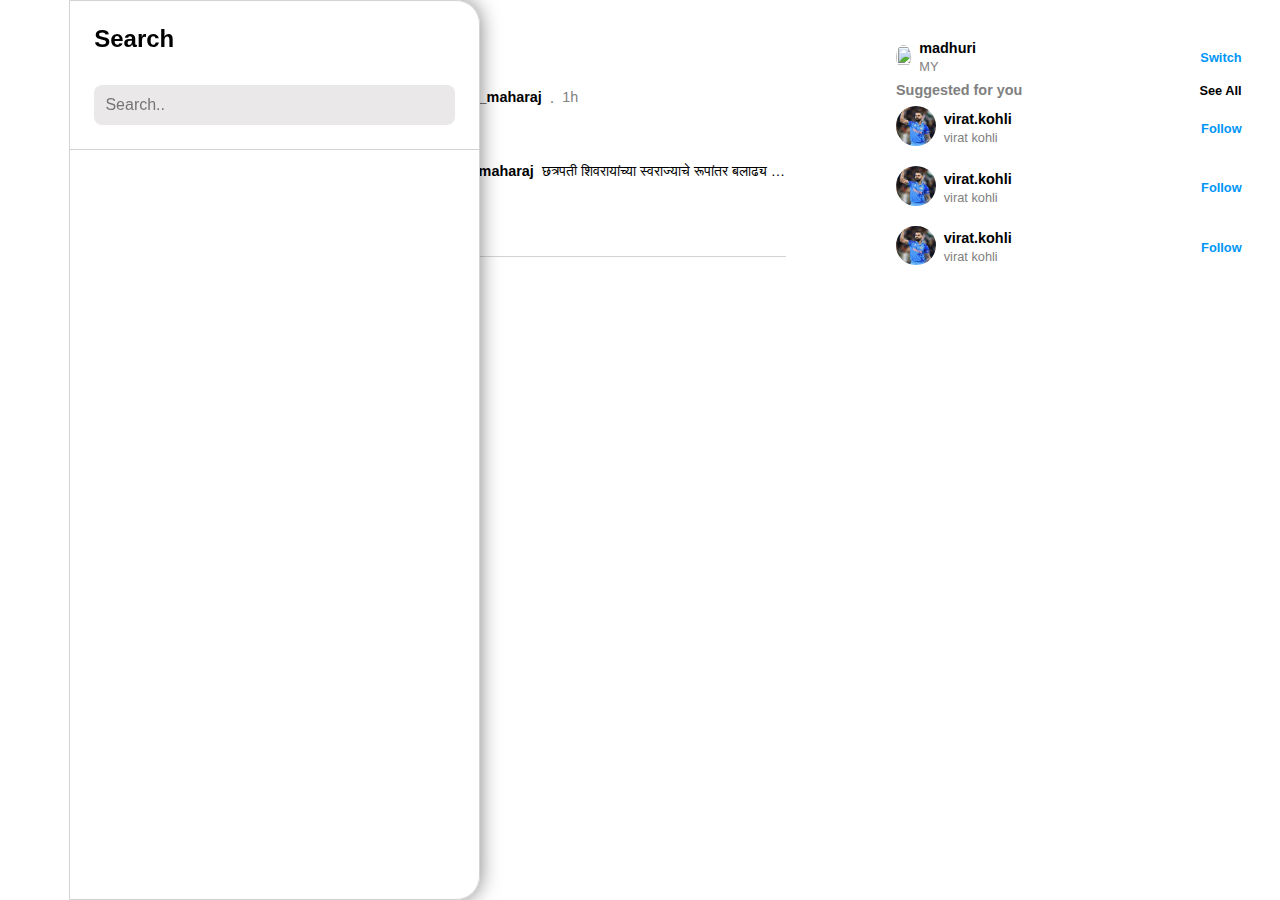
==== commit b1964189: "updated" ====
--- a/index.html
+++ b/index.html
@@ -59,11 +59,11 @@
                 <div class="searchbarWrapper">
                     <div class="searchHeader">
                         <h2>Search</h2>
-                        <input id="searchbar" onkeyup="search_user()" type="text" name="search" placeholder="Search..">
+                        <input id="searchbar" onkeyup="search_user()" type="search" autocomplete="off" name="search" placeholder="Search..">
                     </div>
                     <div class="searchFooter">
-                        <ol class='list' id="show">
-                        </ol>
+                        <div class='list' id="show">
+                        </div>
                     </div>
                 </div>
             </div>
--- a/style.css
+++ b/style.css
@@ -816,8 +816,25 @@
     /* margin-left: 90px; */
 }
 
+.searchResWrapper{
+    width: 100%;
+    /* border: 1px solid salmon; */
+    display: flex;
+    justify-content: start;
+    gap: 1rem;
+    align-items: center;
+    margin-bottom: .7rem;
+    cursor: pointer;
+    padding: .5rem;
+    border-radius: .7rem
+}
+.searchResWrapper:hover{
+    background-color: #eae6e6;
+}
 .searchResult {
-    display: list-item;
+    display: contents;
+    font-size: 1rem;
+    font-weight: 600;
 }
 .searchHeader{
     width: 100%;
@@ -827,7 +844,15 @@
 .searchHeader h2{
     margin-bottom: 2rem;
 }
-
+.divImg{
+    width: 15%;
+}
+.divImg img{
+    width: 100%;
+    aspect-ratio: 3/3;
+    object-fit: cover;
+    border-radius: 100%;
+}
 /* -----------  sidebar ------------ */
 #mySidebar {
     width: 30rem;
@@ -840,6 +865,9 @@
     z-index: 1;
     display: flex;
     justify-content: space-between;
+    box-shadow: 0px 0px 20px 0px rgba(0, 0, 0, 0.5);
+    border-top-right-radius: 1.5rem;
+    border-bottom-right-radius: 1.5rem;
 }
 .sideNavBar{
     width: 15%;
